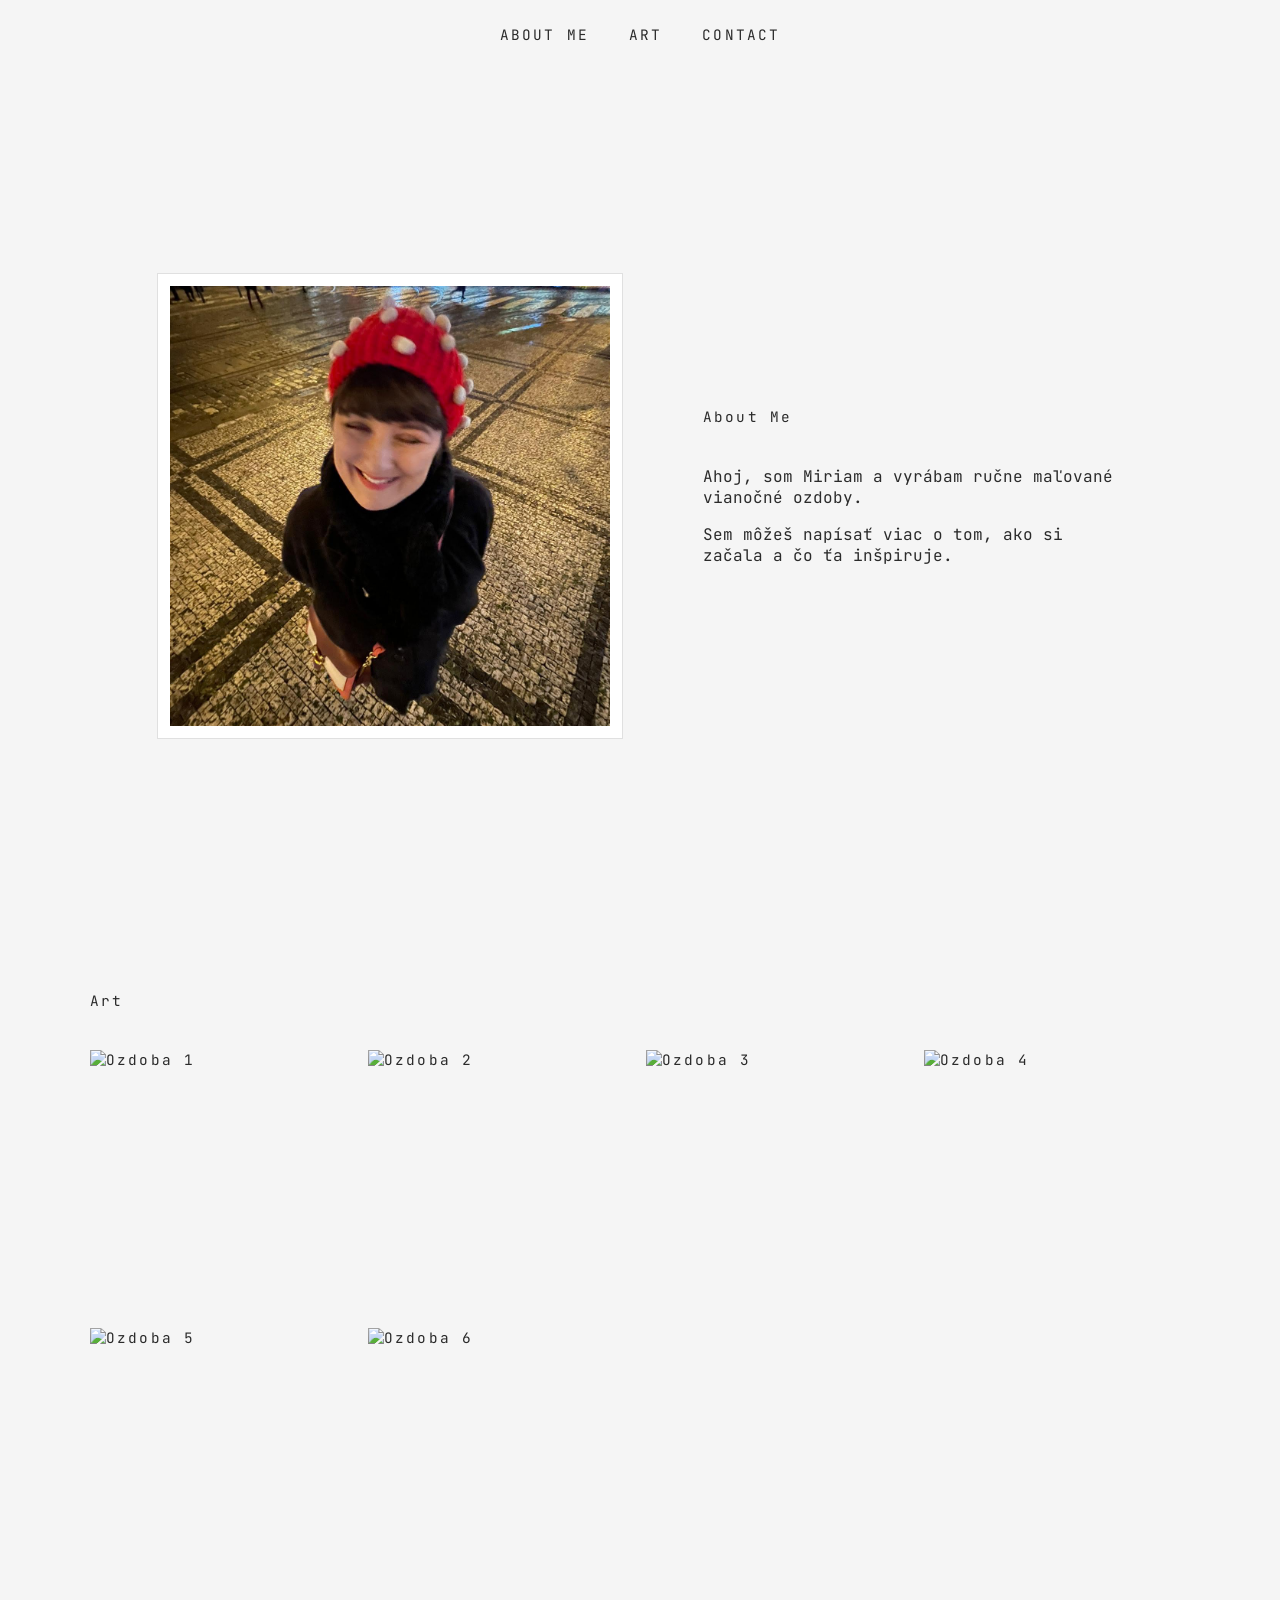
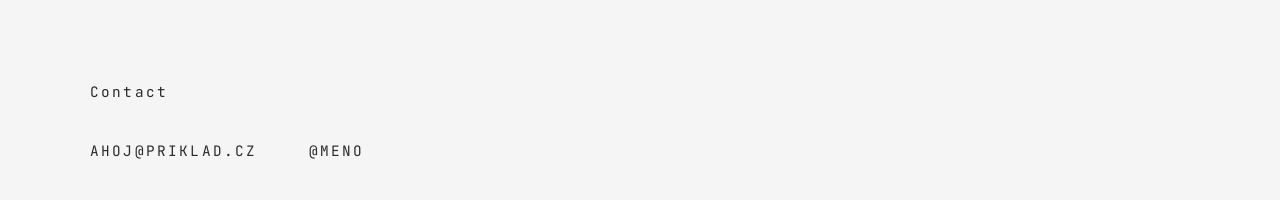
==== home.html @ 63b2be6b "vytvorene subory html, css, js, pridane fotky, styly, texty" ====
<!DOCTYPE html>
<html lang="cs">
<head>
  <meta charset="UTF-8">
  <meta name="viewport" content="width=device-width, initial-scale=1.0">
  <!-- FONT -->
  <link rel="preconnect" href="https://fonts.googleapis.com">
<link rel="preconnect" href="https://fonts.gstatic.com" crossorigin>
<link href="https://fonts.googleapis.com/css2?family=JetBrains+Mono:ital,wght@0,100..800;1,100..800&family=Open+Sans:ital,wght@0,300..800;1,300..800&family=Source+Sans+3:ital,wght@0,200..900;1,200..900&display=swap" rel="stylesheet">
<link href="https://fonts.googleapis.com/css2?family=Amatic+SC:wght@400;700&display=swap" rel="stylesheet">

<!-- STYLE SHEET -->

<link rel="stylesheet" href="style.css">

  <title>Document</title>
</head>
<body class="body home-page">
  <header class="header header_home">
    <!-- HAMBURGER MENU ICON -->

    <!-- <div class="menu-icon">
      <i class="fa-solid fa-bars"></i>
    </div> -->

    <!-- <img class="menu-logo site-logo" src="images/logo.png" alt="hero" /> -->

    <nav class="nav" id="navbar">
      <ul class="nav-list">
        <li>
          <a href="#aboutme">About Me</a>
        </li>
        <li>
          <a href="#art">Art</a>
        <li>
          <a href="#contact">Contact</a>
        </li>
      </ul>
    </nav>
  </header> 

  <main>
    <section class="about" id="aboutme">
      <img class="about-photo" src="img/miriam.jpg" alt="Miriam">
      <div class="about-text">
        <h2 class="section-title">About Me</h2>
        <p>Ahoj, som Miriam a vyrábam ručne maľované vianočné ozdoby.</p>
        <p>Sem môžeš napísať viac o tom, ako si začala a čo ťa inšpiruje.</p>
      </div>
    </section>
  
    <section class="gallery" id="art">
      <h2 class="section-title">Art</h2>
      <div class="gallery-grid">
        <img src="img/ozdoba-1.jpg" alt="Ozdoba 1">
        <img src="img/ozdoba-2.jpg" alt="Ozdoba 2">
        <img src="img/ozdoba-3.jpg" alt="Ozdoba 3">
        <img src="img/ozdoba-4.jpg" alt="Ozdoba 4">
        <img src="img/ozdoba-5.jpg" alt="Ozdoba 5">
        <img src="img/ozdoba-6.jpg" alt="Ozdoba 6">
      </div>
    </section>
  
    <section class="contact" id="contact">
      <h2 class="section-title">Contact</h2>
      <p><a href="mailto:ahoj@priklad.cz">ahoj@priklad.cz</a></p>
      <p><a href="https://instagram.com/meno">@meno</a></p>
    </section>
  </main>
</body>
</html>
---- style.css ----
/* ==========================================================
   MIRIAM ART – style.css
   1. Premenné   2. Základ   3. Menu
   4. Úvodná stránka (index.html)
   5. Hlavná stránka (home.html)
   ========================================================== */


/* ---------- 1. PREMENNÉ ---------- */
:root {
  --color-text: #2b2b2b;
  /* svetlejšia čierna */
  --color-bg: #F5F5F5;
  /* surový papier */
  --color-accent: #c8372d;
  /* červená z figúrky, farba pri prechode myšou */

  --font-body: "JetBrains Mono", monospace;
  --font-title: "Amatic SC", cursive;
}


/* ---------- 2. ZÁKLAD ---------- */
html {
  scroll-behavior: smooth;
  /* plynulé posúvanie na sekcie z menu */
}

body {
  margin: 0;
  font-family: var(--font-body);
  color: var(--color-text);
  background: var(--color-bg);
}


/* ---------- 3. MENU ---------- */
.header {
  padding: 1.5rem 2rem;
}

.nav-list {
  display: flex;
  justify-content: center;
  gap: 2.5rem;
  list-style: none;
  /* bez odrážok */
  margin: 0;
  padding: 0;
}

.nav-list a {
  color: var(--color-text);
  /* nie fialová */
  text-decoration: none;
  /* bez podčiarknutia */
  font-size: 0.9rem;
  letter-spacing: 0.15em;
  text-transform: uppercase;
  transition: color 0.2s;
}

.nav-list a:hover {
  color: var(--color-accent);
}


/* ---------- 4. ÚVODNÁ STRÁNKA (index.html) ---------- */
.intro-page {
  min-height: 100vh;
  min-height: 100dvh;
  /* lepšie na mobiloch */
  display: flex;
  flex-direction: column;
  /* nadpis nad figúrkou */
  justify-content: center;
  /* zvisle */
  align-items: center;
  /* vodorovne */
  gap: 1.5rem;
  transition: opacity 1.4s ease;
}

.intro-page_title {
  /* font-family: var(--font-title);
  font-weight: 700;
  font-size: clamp(3rem, 10vw, 5.5rem);
  letter-spacing: 0.05em;
  text-transform: uppercase;
  margin: 0; */
  font-family: var(--font-body);
  font-size: 0.9rem;
  font-weight: 400;
  letter-spacing: 0.15em;
  text-align: left;
  margin: 0 0 1.5rem;
  padding-bottom: 1rem;
}

#figure {
  display: block;
  transition: opacity 1.4s ease;
}

#figure img {
  display: block;
  width: min(80vw, 420px);
  height: auto;
  transform-origin: 50% 0;
  /* hojdá sa od horného okraja */
  animation: sway 6s ease-in-out infinite;
}

/* vyblednutie po kliknutí (trieda "leaving" pridáva script.js) */
.intro-page.leaving #figure {
  opacity: 0;
}

@keyframes sway {

  0%,
  100% {
    transform: rotate(-1.5deg);
  }

  50% {
    transform: rotate(1.5deg);
  }
}


/* ---------- 5. HLAVNÁ STRÁNKA (home.html) ---------- */

/* jemné vynorenie po načítaní */
.home-page {
  animation: fadeIn 2.5s ease both;
}

@keyframes fadeIn {
  from {
    opacity: 0;
    transform: translateY(24px);
    filter: blur(6px);
  }

  to {
    opacity: 1;
    transform: none;
    filter: none;
  }
}

main {
  max-width: 1100px;
  margin: 0 auto;
  /* vycentruje obsah */
  padding: 0 1.5rem;
}

section {
  padding: 4rem 0;
}

/* .section-title {
  font-family: var(--font-title);
  font-size: 2.5rem;
  text-transform: uppercase;
  text-align: center;
  margin: 0 0 2rem;
} */


/* --- O autorke: fotka vľavo, text vpravo --- */
.about {
  min-height: calc(100vh - 90px);
  /* sekcia vyplní obrazovku pod menu */
  display: flex;
  align-items: center;
  justify-content: center;
  gap: 5rem;
  padding: 2rem 0;
}

.about-photo {
  display: block;
  flex: 0 1 auto;
  width: auto;
  height: auto;
  max-width: 40%;
  max-height: 58vh;
  min-width: 0;
  padding: 12px;
  /* vytvorí čistý biely okraj okolo fotky */
  background: #ffffff;
  /* farba pasparty */
  border: 1px solid #e0e0e0;
  /* veľmi jemná linka, ktorá ladí s webom */
}

.about-text {
  flex: 0 1 420px;
  text-align: left;
  /* font-size: clamp(3rem, 6vw, 4.5rem);
  line-height: 1; */
  margin-bottom: 1.5rem;
}

/* malá červená linka pod nadpisom */
/* .about-text .section-title::after {
  content: "";
  display: block;
  width: 3rem;
  height: 2px;
  background: var(--color-accent);
  margin-top: 1rem;
} */

/* .about-text p {
  font-size: 1.05rem;
  line-height: 1.8;
} */


/* --- Popisky sekcií Art a Contact (v štýle menu) --- */
.gallery,
.contact {
  padding: 3rem 0;
}

.gallery,
.section-title,
.contact {
  font-family: var(--font-body);
  font-size: 0.9rem;
  font-weight: 400;
  letter-spacing: 0.15em;
  text-align: left;
  margin: 0 0 1.5rem;
  padding-bottom: 1rem;
  /* border-bottom: 1px solid var(--color-text); */
  /* tenká linka pod popiskom */
  /* TOTO ZACHOVAT */
}


/* --- Galéria --- */
.gallery-grid {
  display: grid;
  grid-template-columns: repeat(auto-fit, minmax(220px, 1fr));
  gap: 0.75rem;
}

.gallery-grid img {
  display: block;
  width: 100%;
  aspect-ratio: 1;
  object-fit: cover;
  transition: opacity 0.3s;
}

.gallery-grid img:hover {
  opacity: 0.8;
}


/* --- Kontakt --- */
.contact p {
  display: inline-block;
  margin: 0 2.5rem 0 0;
}

.contact a {
  color: var(--color-text);
  text-decoration: none;
  font-size: 0.9rem;
  letter-spacing: 0.15em;
  text-transform: uppercase;
  transition: color 0.2s;
}

.contact a:hover {
  color: var(--color-accent);
}


/* ---------- MOBIL ---------- */
@media (max-width: 700px) {
  .header {
    padding: 1rem;
  }

  .nav-list {
    gap: 1.25rem;
  }

  .about {
    flex-direction: column;
    min-height: 0;
    gap: 1.5rem;
  }

  .about-photo {
    max-width: 100%;
    max-height: 60vh;
  }

  .about-text {
    flex: 0 1 auto;
  }
}


/* ---------- MENEJ POHYBU (ak má človek vypnuté animácie) ---------- */
@media (prefers-reduced-motion: reduce) {

  *,
  *::before,
  *::after {
    animation: none !important;
    transition-duration: 0.01s !important;
  }
}
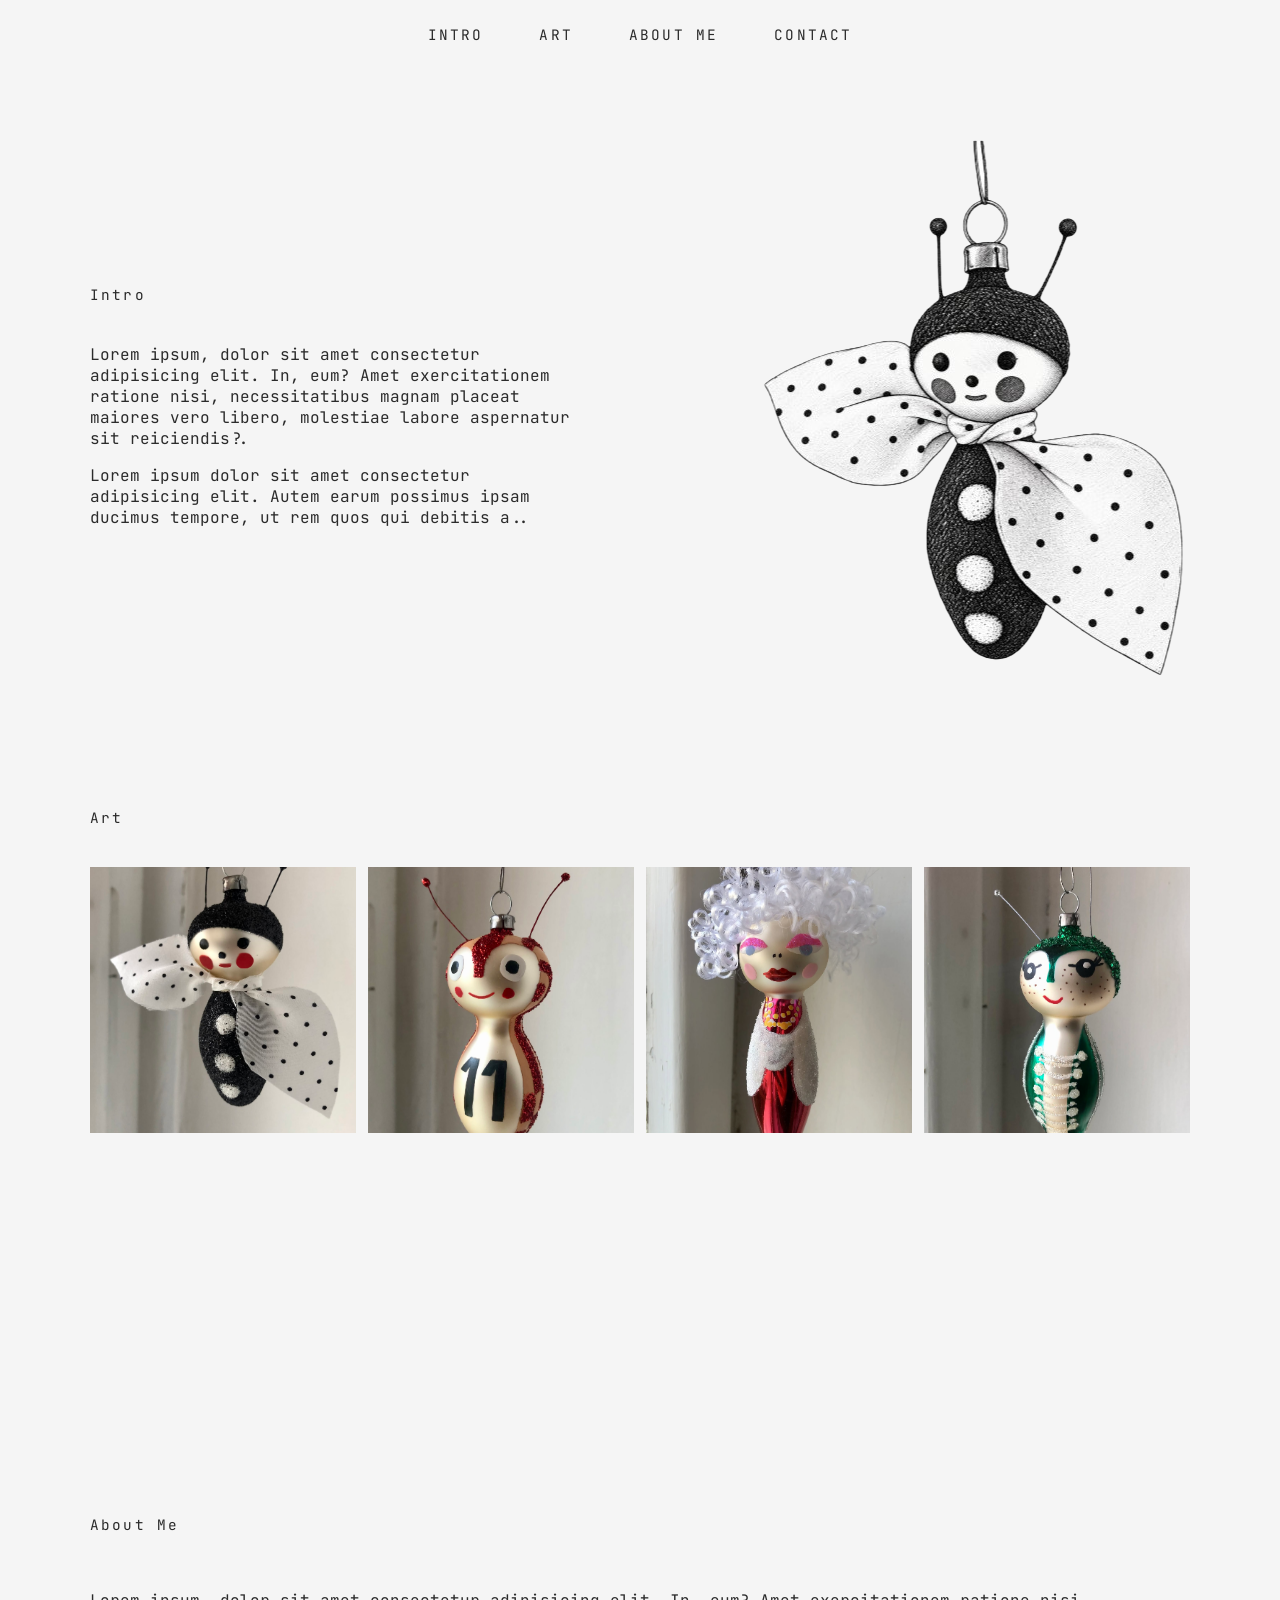
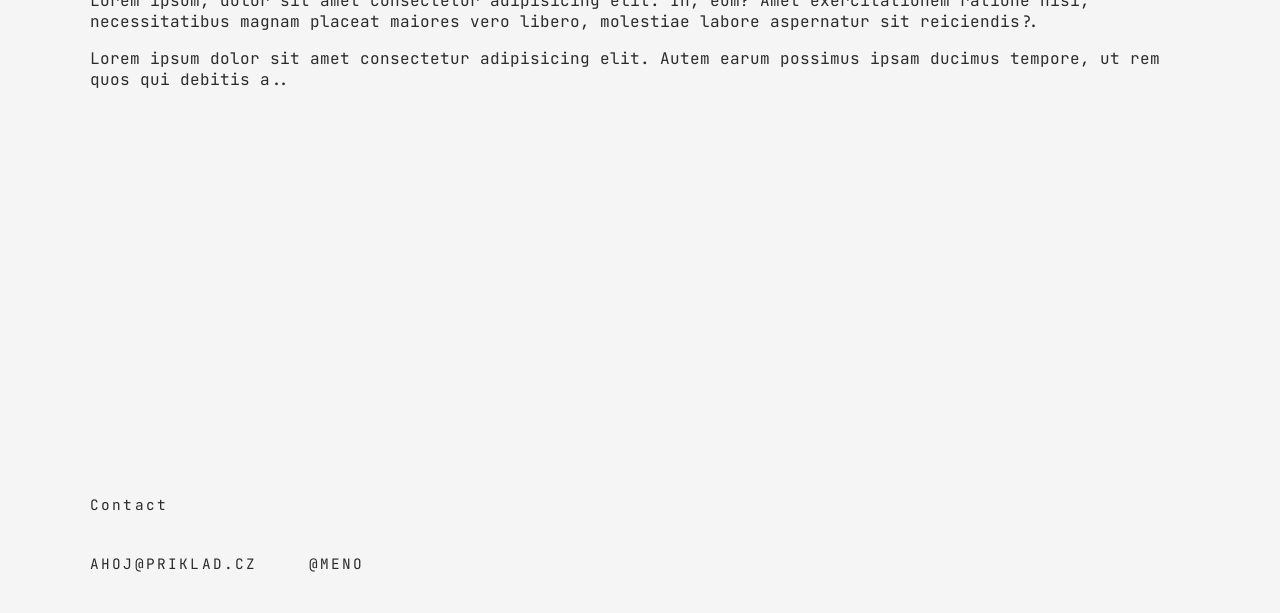
==== commit 5ded1a56: "pridany dalsi obsah, ilustracia, fotky, styly" ====
--- a/home.html
+++ b/home.html
@@ -12,6 +12,9 @@
 <!-- STYLE SHEET -->
 
 <link rel="stylesheet" href="style.css">
+
+<script src="script.js" defer></script>
+
 
   <title>Document</title>
 </head>
@@ -28,10 +31,14 @@
     <nav class="nav" id="navbar">
       <ul class="nav-list">
         <li>
-          <a href="#aboutme">About Me</a>
+          <a href="#intro">Intro</a>
         </li>
         <li>
           <a href="#art">Art</a>
+        </li>
+        <li>
+          <a href="#aboutme">About Me</a>
+        </li>
         <li>
           <a href="#contact">Contact</a>
         </li>
@@ -39,15 +46,20 @@
     </nav>
   </header> 
 
-  <main>
-    <section class="about" id="aboutme">
-      <img class="about-photo" src="img/miriam.jpg" alt="Miriam">
-      <div class="about-text">
-        <h2 class="section-title">About Me</h2>
-        <p>Ahoj, som Miriam a vyrábam ručne maľované vianočné ozdoby.</p>
-        <p>Sem môžeš napísať viac o tom, ako si začala a čo ťa inšpiruje.</p>
-      </div>
+  <main>    
+    <section class="intro" id="intro">
+    <div class="intro-container">
+      <div class="intro-content">
+        <h2 class="section-title">Intro</h2>
+        <!-- <img class="about-photo" src="img/miriam.jpg" alt="Miriam"> -->
+        <div class="intro-text">
+          <p>Lorem ipsum, dolor sit amet consectetur adipisicing elit. In, eum? Amet exercitationem ratione nisi, necessitatibus magnam placeat maiores vero libero, molestiae labore aspernatur sit reiciendis?.</p>
+          <p>Lorem ipsum dolor sit amet consectetur adipisicing elit. Autem earum possimus ipsam ducimus tempore, ut rem quos qui debitis a..</p>
+        </div>
+      </div>   
+      <img class="intro-illustration" src="img/kresbaAI.png" alt="kresba figurky"> </div> 
     </section>
+    
   
     <section class="gallery" id="art">
       <h2 class="section-title">Art</h2>
@@ -56,9 +68,23 @@
         <img src="img/ozdoba-2.jpg" alt="Ozdoba 2">
         <img src="img/ozdoba-3.jpg" alt="Ozdoba 3">
         <img src="img/ozdoba-4.jpg" alt="Ozdoba 4">
-        <img src="img/ozdoba-5.jpg" alt="Ozdoba 5">
-        <img src="img/ozdoba-6.jpg" alt="Ozdoba 6">
+        <!-- <img src="img/ozdoba-5.jpg" alt="Ozdoba 5">
+        <img src="img/ozdoba-6.jpg" alt="Ozdoba 6"> -->
       </div>
+    </section>
+
+    <section class="about" id="aboutme">
+ 
+      <h2 class="section-title">About Me</h2>
+  
+    
+      <div class="about-content">
+        <!-- <img class="about-photo" src="img/miriam.jpg" alt="Miriam"> -->
+        <div class="about-text">
+          <p>Lorem ipsum, dolor sit amet consectetur adipisicing elit. In, eum? Amet exercitationem ratione nisi, necessitatibus magnam placeat maiores vero libero, molestiae labore aspernatur sit reiciendis?.</p>
+          <p>Lorem ipsum dolor sit amet consectetur adipisicing elit. Autem earum possimus ipsam ducimus tempore, ut rem quos qui debitis a..</p>
+        </div>
+      </div>     
     </section>
   
     <section class="contact" id="contact">
--- a/style.css
+++ b/style.css
@@ -10,7 +10,7 @@
 :root {
   --color-text: #2b2b2b;
   /* svetlejšia čierna */
-  --color-bg: #F5F5F5;
+  --color-bg: whitesmoke;
   /* surový papier */
   --color-accent: #c8372d;
   /* červená z figúrky, farba pri prechode myšou */
@@ -42,9 +42,10 @@
 .nav-list {
   display: flex;
   justify-content: center;
-  gap: 2.5rem;
+  /* spojí položky na stred */
+  gap: 3.5rem;
+  /* rovnaká, príjemná medzera medzi slovami */
   list-style: none;
-  /* bez odrážok */
   margin: 0;
   padding: 0;
 }
@@ -88,8 +89,9 @@
   letter-spacing: 0.05em;
   text-transform: uppercase;
   margin: 0; */
-  font-family: var(--font-body);
-  font-size: 0.9rem;
+  font-family: var(--font-title);
+  /* font-size: 0.9rem; */
+  font-size: 3.5rem;
   font-weight: 400;
   letter-spacing: 0.15em;
   text-align: left;
@@ -169,56 +171,57 @@
   margin: 0 0 2rem;
 } */
 
-
-/* --- O autorke: fotka vľavo, text vpravo --- */
-.about {
-  min-height: calc(100vh - 90px);
-  /* sekcia vyplní obrazovku pod menu */
+/* ---- INTRO ---- */
+
+.intro-container {
   display: flex;
+  flex-direction: row;
+  justify-content: space-between;
   align-items: center;
-  justify-content: center;
-  gap: 5rem;
-  padding: 2rem 0;
-}
-
-.about-photo {
-  display: block;
-  flex: 0 1 auto;
-  width: auto;
-  height: auto;
-  max-width: 40%;
-  max-height: 58vh;
-  min-width: 0;
-  padding: 12px;
-  /* vytvorí čistý biely okraj okolo fotky */
-  background: #ffffff;
-  /* farba pasparty */
-  border: 1px solid #e0e0e0;
-  /* veľmi jemná linka, ktorá ladí s webom */
-}
-
-.about-text {
-  flex: 0 1 420px;
-  text-align: left;
-  /* font-size: clamp(3rem, 6vw, 4.5rem);
-  line-height: 1; */
-  margin-bottom: 1.5rem;
-}
-
-/* malá červená linka pod nadpisom */
-/* .about-text .section-title::after {
-  content: "";
-  display: block;
-  width: 3rem;
-  height: 2px;
-  background: var(--color-accent);
-  margin-top: 1rem;
-} */
-
-/* .about-text p {
-  font-size: 1.05rem;
-  line-height: 1.8;
-} */
+}
+
+.intro-text {
+  max-width: 75%;
+}
+
+.intro-illustration {
+  transform-origin: 50% 0;
+  cursor: pointer;
+}
+
+.intro-illustration.swinging {
+  animation: ornamentTouch 1.8s ease-in-out;
+}
+
+@keyframes ornamentTouch {
+  0% {
+    transform: rotate(0deg);
+  }
+
+  20% {
+    transform: rotate(3.5deg);
+  }
+
+  45% {
+    transform: rotate(-2.5deg);
+  }
+
+  70% {
+    transform: rotate(1.2deg);
+  }
+
+  85% {
+    transform: rotate(-0.5deg);
+  }
+
+  100% {
+    transform: rotate(0deg);
+  }
+}
+
+
+
+
 
 
 /* --- Popisky sekcií Art a Contact (v štýle menu) --- */
@@ -262,6 +265,61 @@
   opacity: 0.8;
 }
 
+/* --- O autorke: fotka vľavo, text vpravo --- */
+.about {
+  min-height: calc(100vh - 90px);
+  display: flex;
+  flex-direction: column;
+  /* toto uloží nadpis a text POD SEBA namiesto vedľa seba */
+  justify-content: center;
+  /* vycentruje celý blok na výšku obrazovky rovnako ako Intro */
+  /* max-width: 600px; */
+  /* prispôsobte šírke, akú má vaše Intro */
+  /* margin: 0 auto; */
+  /* vycentruje blok na stred stránky */
+  padding: 2rem 0;
+}
+
+.about-text {
+  text-align: left;
+}
+
+
+.about-photo {
+  display: block;
+  flex: 0 1 auto;
+  width: auto;
+  height: auto;
+  width: 100%;
+  max-width: 340px;
+  min-width: 0;
+  padding: 12px;
+  /* vytvorí čistý biely okraj okolo fotky */
+  /* background: #ffffff; */
+  /* farba pasparty */
+  border: 1px solid #e0e0e0;
+  /* veľmi jemná linka, ktorá ladí s webom */
+}
+
+
+
+/* malá červená linka pod nadpisom */
+/* .about-text .section-title::after {
+  content: "";
+  display: block;
+  width: 3rem;
+  height: 2px;
+  background: var(--color-accent);
+  margin-top: 1rem;
+} */
+
+/* .about-text p {
+  font-size: 1.05rem;
+  line-height: 1.8;
+} */
+
+
+
 
 /* --- Kontakt --- */
 .contact p {
@@ -299,10 +357,10 @@
     gap: 1.5rem;
   }
 
-  .about-photo {
+  /* .about-photo {
     max-width: 100%;
     max-height: 60vh;
-  }
+  } */
 
   .about-text {
     flex: 0 1 auto;
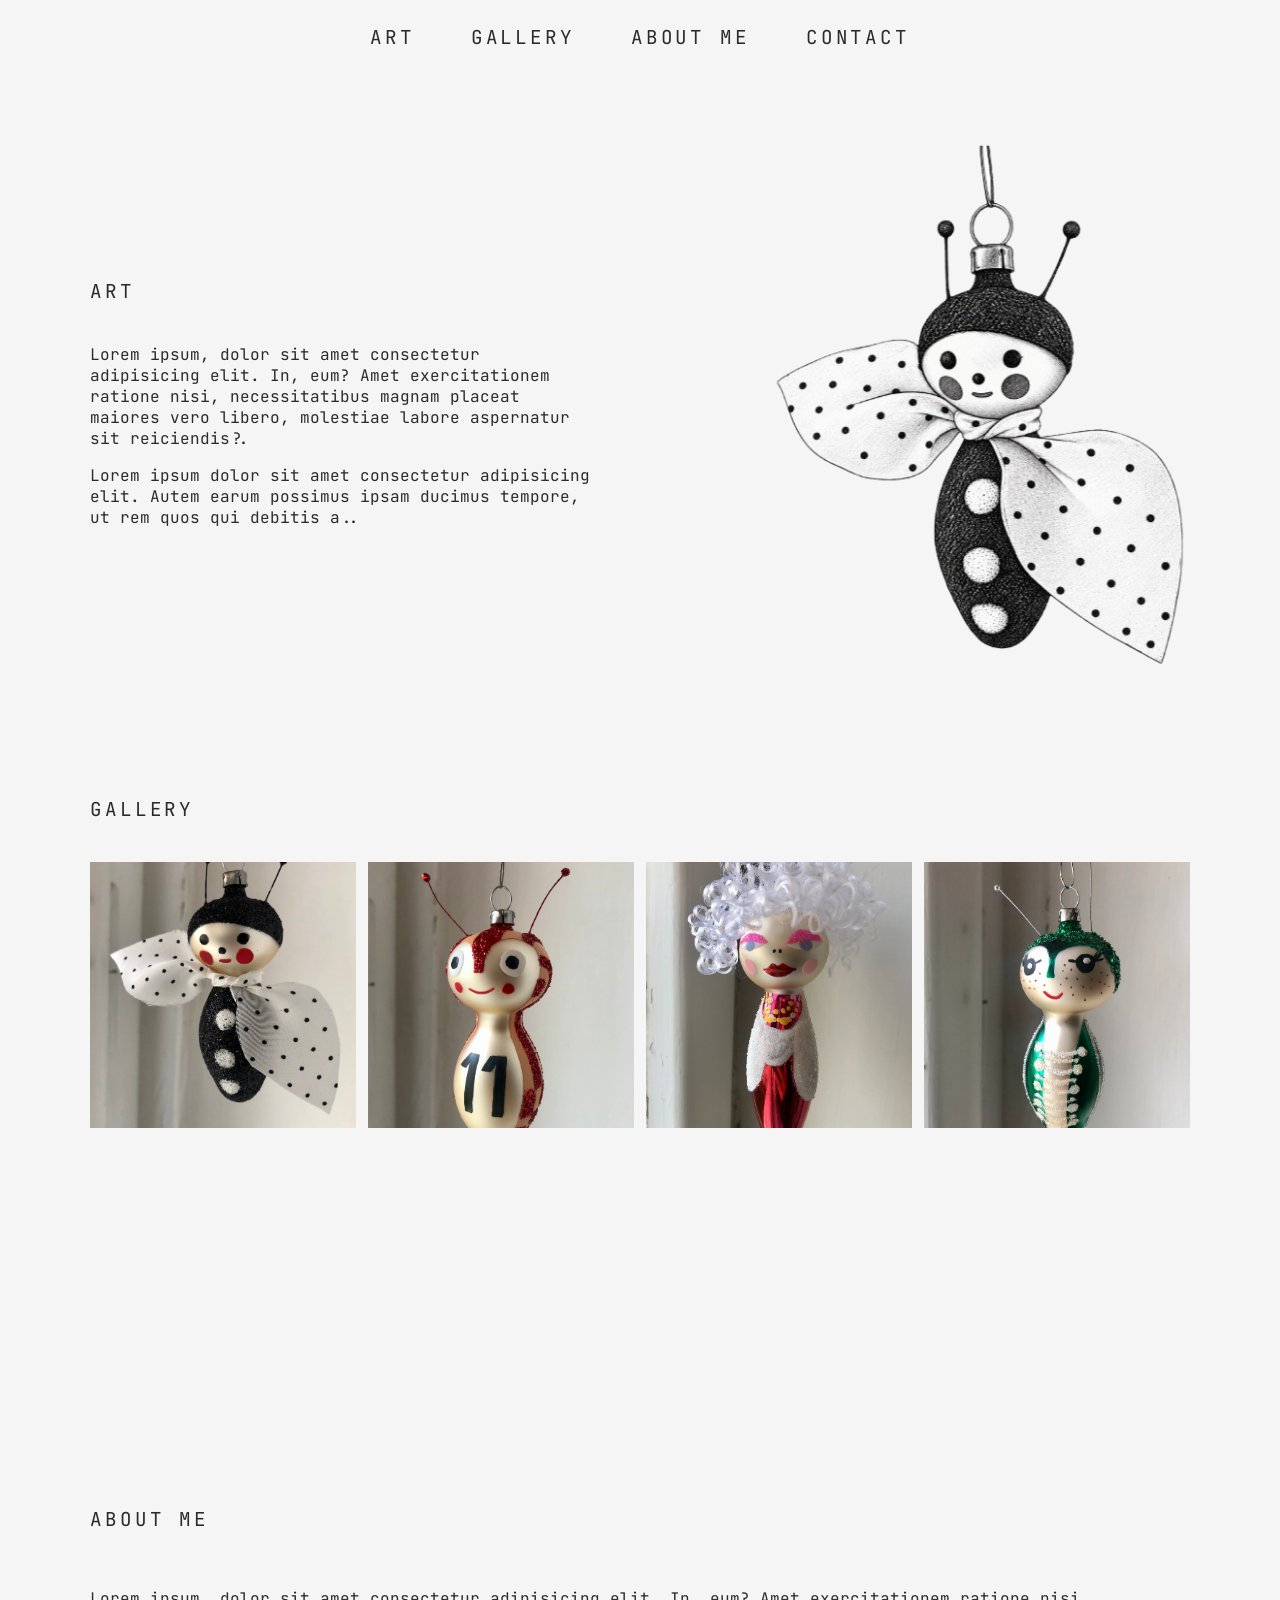
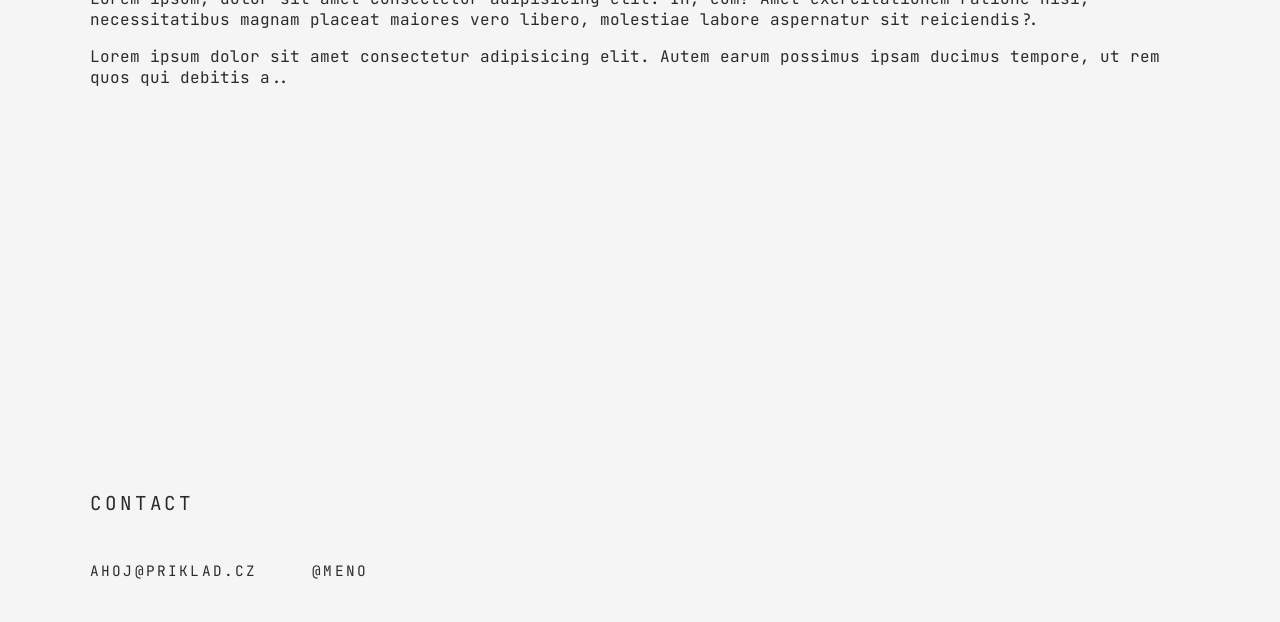
==== commit 9c41aa58: "zmena velkosti ilustracie" ====
--- a/home.html
+++ b/home.html
@@ -31,10 +31,10 @@
     <nav class="nav" id="navbar">
       <ul class="nav-list">
         <li>
-          <a href="#intro">Intro</a>
+          <a href="#art">Art</a>
         </li>
         <li>
-          <a href="#art">Art</a>
+          <a href="#gallery">Gallery</a>
         </li>
         <li>
           <a href="#aboutme">About Me</a>
@@ -47,22 +47,22 @@
   </header> 
 
   <main>    
-    <section class="intro" id="intro">
-    <div class="intro-container">
-      <div class="intro-content">
-        <h2 class="section-title">Intro</h2>
+    <section class="art" id="art">
+    <div class="art-container">
+      <div class="art-content">
+        <h2 class="section-title">Art</h2>
         <!-- <img class="about-photo" src="img/miriam.jpg" alt="Miriam"> -->
-        <div class="intro-text">
+        <div class="art-text">
           <p>Lorem ipsum, dolor sit amet consectetur adipisicing elit. In, eum? Amet exercitationem ratione nisi, necessitatibus magnam placeat maiores vero libero, molestiae labore aspernatur sit reiciendis?.</p>
           <p>Lorem ipsum dolor sit amet consectetur adipisicing elit. Autem earum possimus ipsam ducimus tempore, ut rem quos qui debitis a..</p>
         </div>
       </div>   
-      <img class="intro-illustration" src="img/kresbaAI.png" alt="kresba figurky"> </div> 
+      <img class="art-illustration" src="img/kresbaAI.png" alt="kresba figurky"> </div> 
     </section>
     
   
-    <section class="gallery" id="art">
-      <h2 class="section-title">Art</h2>
+    <section class="gallery" id="gallery">
+      <h2 class="section-title">Gallery</h2>
       <div class="gallery-grid">
         <img src="img/ozdoba-1.jpg" alt="Ozdoba 1">
         <img src="img/ozdoba-2.jpg" alt="Ozdoba 2">
--- a/style.css
+++ b/style.css
@@ -55,7 +55,7 @@
   /* nie fialová */
   text-decoration: none;
   /* bez podčiarknutia */
-  font-size: 0.9rem;
+  font-size: 1.2rem;
   letter-spacing: 0.15em;
   text-transform: uppercase;
   transition: color 0.2s;
@@ -171,25 +171,26 @@
   margin: 0 0 2rem;
 } */
 
-/* ---- INTRO ---- */
-
-.intro-container {
+/* ---- ART ---- */
+
+.art-container {
   display: flex;
   flex-direction: row;
   justify-content: space-between;
   align-items: center;
 }
 
-.intro-text {
+.art-text {
   max-width: 75%;
 }
 
-.intro-illustration {
+.art-illustration {
   transform-origin: 50% 0;
   cursor: pointer;
-}
-
-.intro-illustration.swinging {
+  max-width: 430px;
+}
+
+.art-illustration.swinging {
   animation: ornamentTouch 1.8s ease-in-out;
 }
 
@@ -224,7 +225,7 @@
 
 
 
-/* --- Popisky sekcií Art a Contact (v štýle menu) --- */
+/* --- Popisky sekcií Gallery a Contact (v štýle menu) --- */
 .gallery,
 .contact {
   padding: 3rem 0;
@@ -234,12 +235,13 @@
 .section-title,
 .contact {
   font-family: var(--font-body);
-  font-size: 0.9rem;
+  font-size: 1.2rem;
   font-weight: 400;
   letter-spacing: 0.15em;
   text-align: left;
   margin: 0 0 1.5rem;
   padding-bottom: 1rem;
+  text-transform: uppercase;
   /* border-bottom: 1px solid var(--color-text); */
   /* tenká linka pod popiskom */
   /* TOTO ZACHOVAT */
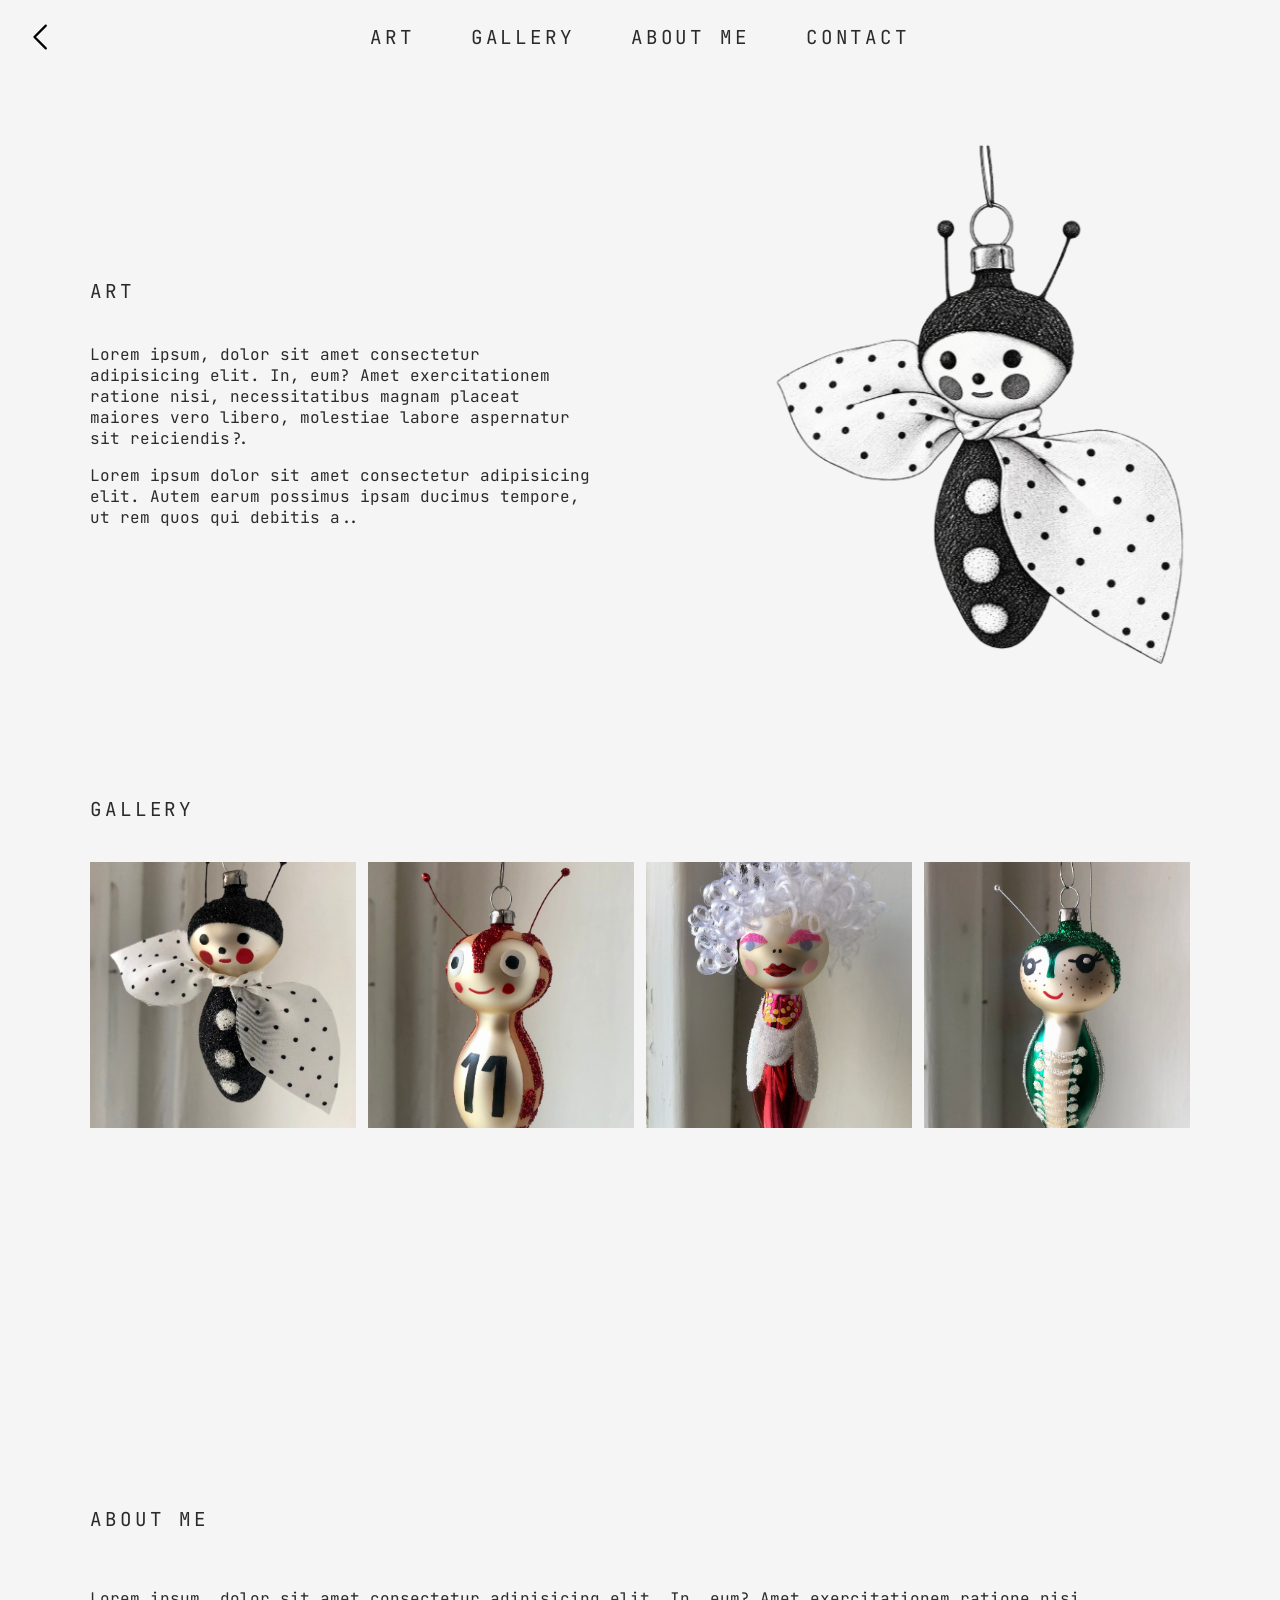
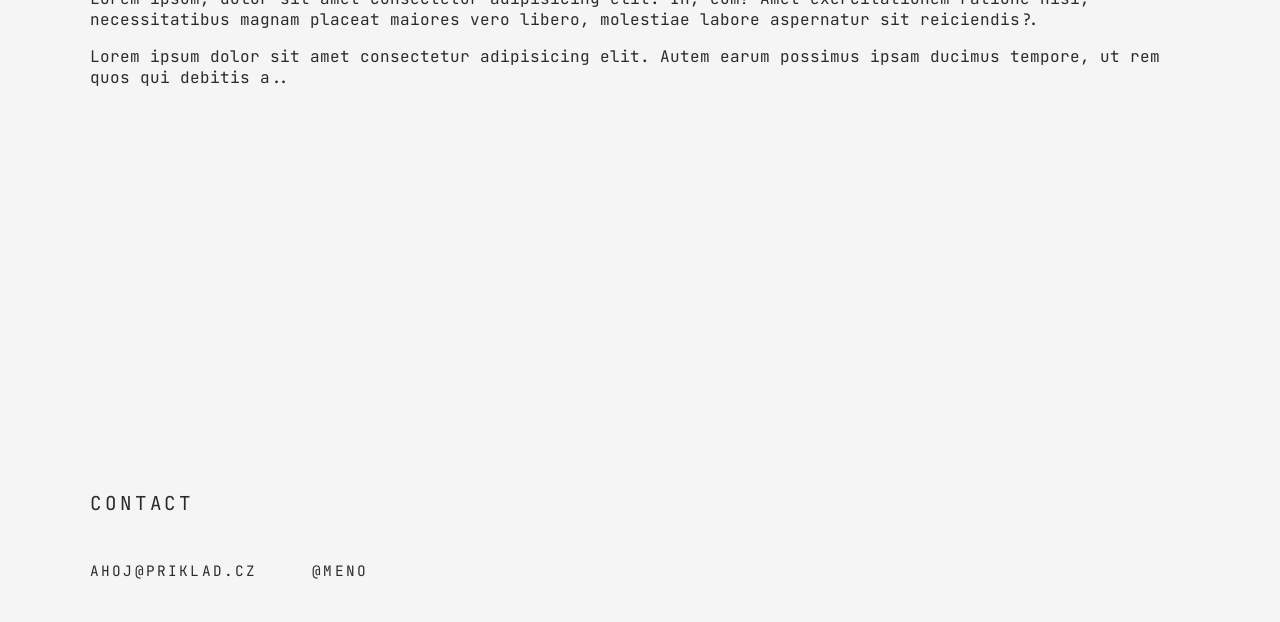
==== commit 222b1647: "pridana sipecka" ====
--- a/home.html
+++ b/home.html
@@ -8,6 +8,11 @@
 <link rel="preconnect" href="https://fonts.gstatic.com" crossorigin>
 <link href="https://fonts.googleapis.com/css2?family=JetBrains+Mono:ital,wght@0,100..800;1,100..800&family=Open+Sans:ital,wght@0,300..800;1,300..800&family=Source+Sans+3:ital,wght@0,200..900;1,200..900&display=swap" rel="stylesheet">
 <link href="https://fonts.googleapis.com/css2?family=Amatic+SC:wght@400;700&display=swap" rel="stylesheet">
+
+<meta name="description" content="Ručne maľované vianočné ozdoby.">
+<meta property="og:title" content="Miriam Art">
+<meta property="og:image" content="https://maree13.github.io/miriam/img/figurka.png">
+<link rel="icon" href="img/figurka.png">
 
 <!-- STYLE SHEET -->
 
@@ -20,6 +25,10 @@
 </head>
 <body class="body home-page">
   <header class="header header_home">
+      <!-- Malý obrázok vľavo ako odkaz na domov -->
+  <a href="index.html" class="home-link" aria-label="Domov">
+    <img src="img/back-svgrepo-com.svg" alt="Domov" />
+  </a>
     <!-- HAMBURGER MENU ICON -->
 
     <!-- <div class="menu-icon">
@@ -57,7 +66,7 @@
           <p>Lorem ipsum dolor sit amet consectetur adipisicing elit. Autem earum possimus ipsam ducimus tempore, ut rem quos qui debitis a..</p>
         </div>
       </div>   
-      <img class="art-illustration" src="img/kresbaAI.png" alt="kresba figurky"> </div> 
+      <img class="art-illustration" src="img/ilustracia.png" alt="kresba figurky"> </div> 
     </section>
     
   
--- a/style.css
+++ b/style.css
@@ -36,7 +36,34 @@
 
 /* ---------- 3. MENU ---------- */
 .header {
+  position: relative;
+  /* Dôležité: slúži ako záchytný bod pre ikonu vľavo */
   padding: 1.5rem 2rem;
+  display: flex;
+  align-items: center;
+  justify-content: center;
+}
+
+.home-link {
+  position: absolute;
+  left: 2rem;
+  /* Zarovnanie s ľavým odsadením headera */
+  display: flex;
+  align-items: center;
+  transition: transform 0.2s, opacity 0.2s;
+}
+
+.home-link img {
+  width: 32px;
+  /* Uprav si veľkosť podľa potreby */
+  height: auto;
+  display: block;
+}
+
+/* Jemný efekt pri prejdení myšou */
+.home-link:hover {
+  transform: scale(1.1);
+  opacity: 0.8;
 }
 
 .nav-list {
@@ -67,50 +94,59 @@
 
 
 /* ---------- 4. ÚVODNÁ STRÁNKA (index.html) ---------- */
+
 .intro-page {
-  min-height: 100vh;
-  min-height: 100dvh;
-  /* lepšie na mobiloch */
+  height: 100vh;
+  height: 100dvh;
+  /* presná výška obrazovky (nie min-height) */
+  box-sizing: border-box;
+  padding: 1.5rem;
+  overflow: hidden;
+  /* úvod sa nescrolluje */
   display: flex;
   flex-direction: column;
   /* nadpis nad figúrkou */
   justify-content: center;
-  /* zvisle */
   align-items: center;
-  /* vodorovne */
-  gap: 1.5rem;
+  gap: 1rem;
   transition: opacity 1.4s ease;
 }
 
 .intro-page_title {
-  /* font-family: var(--font-title);
-  font-weight: 700;
-  font-size: clamp(3rem, 10vw, 5.5rem);
-  letter-spacing: 0.05em;
-  text-transform: uppercase;
-  margin: 0; */
   font-family: var(--font-title);
-  /* font-size: 0.9rem; */
-  font-size: 3.5rem;
+  font-size: clamp(2.5rem, 8vw, 3.5rem);
   font-weight: 400;
   letter-spacing: 0.15em;
-  text-align: left;
-  margin: 0 0 1.5rem;
-  padding-bottom: 1rem;
+  text-align: center;
+  margin: 0;
+  /* medzeru robí gap v .intro-page */
 }
 
 #figure {
-  display: block;
+  flex: 1;
+  /* zaberie všetok voľný priestor pod nadpisom */
+  min-height: 0;
+  /* dovolí sa zmenšiť pod veľkosť obrázka */
+  display: flex;
+  justify-content: center;
+  align-items: center;
   transition: opacity 1.4s ease;
+  width: 100%;
+  overflow: hidden;
 }
 
 #figure img {
   display: block;
-  width: min(80vw, 420px);
+  max-width: 100%;
+  max-height: 100%;
+  /* nikdy nepresiahne dostupný priestor */
+  width: auto;
   height: auto;
+  /* pomer strán ostáva, bez deformácie */
   transform-origin: 50% 0;
   /* hojdá sa od horného okraja */
   animation: sway 6s ease-in-out infinite;
+  object-fit: contain;
 }
 
 /* vyblednutie po kliknutí (trieda "leaving" pridáva script.js) */
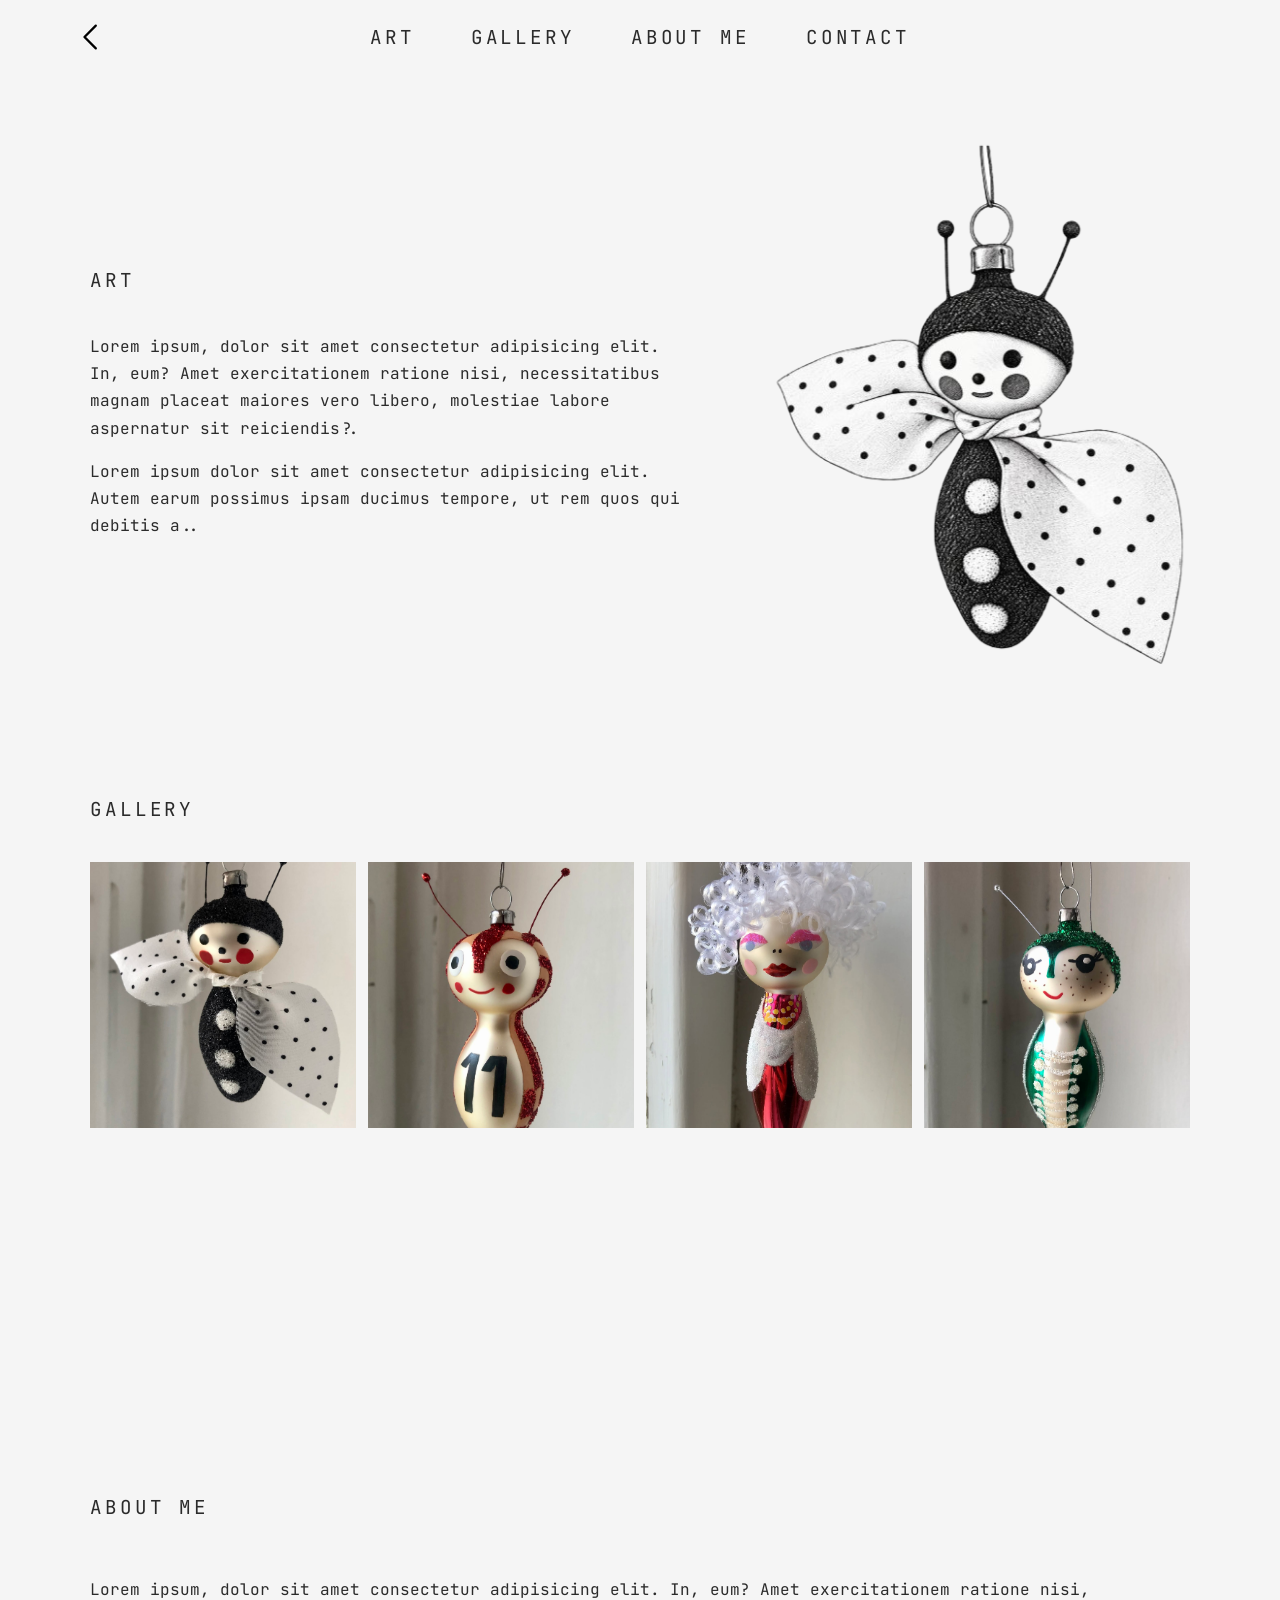
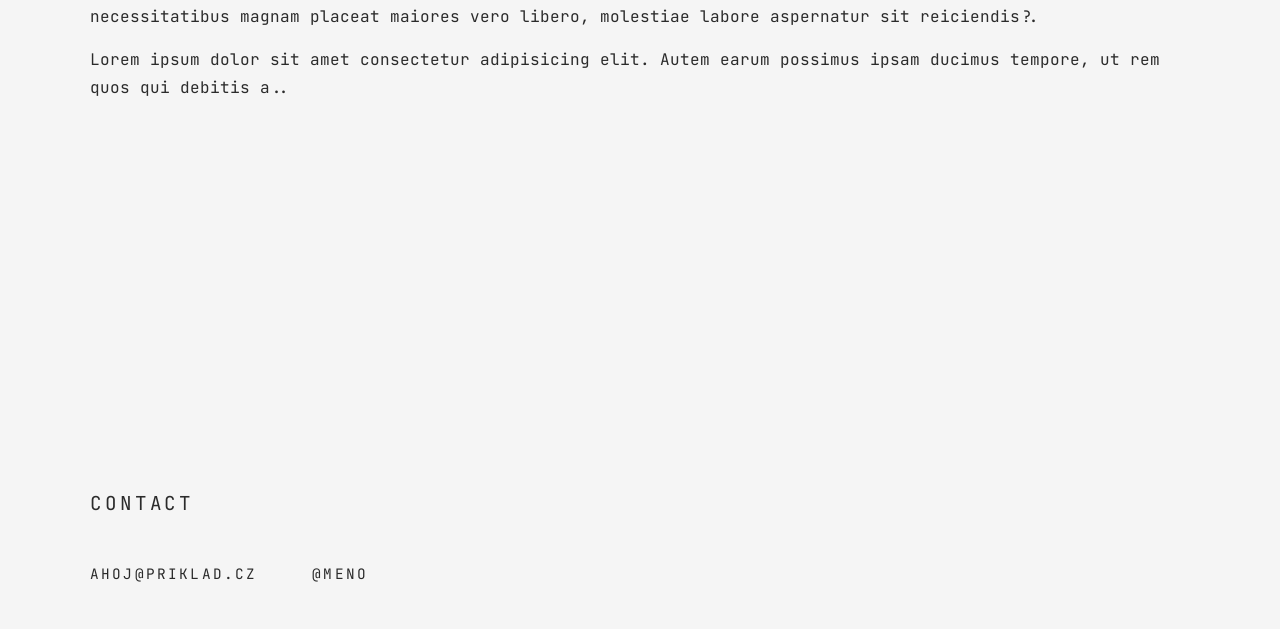
==== commit 5997dad3: "vymazana ciara nepacila sa mi" ====
--- a/home.html
+++ b/home.html
@@ -3,6 +3,7 @@
 <head>
   <meta charset="UTF-8">
   <meta name="viewport" content="width=device-width, initial-scale=1.0">
+  
   <!-- FONT -->
   <link rel="preconnect" href="https://fonts.googleapis.com">
 <link rel="preconnect" href="https://fonts.gstatic.com" crossorigin>
--- a/style.css
+++ b/style.css
@@ -31,18 +31,23 @@
   font-family: var(--font-body);
   color: var(--color-text);
   background: var(--color-bg);
+  padding: 0 50px;
+}
+
+p {
+  line-height: 1.7;
 }
 
 
 /* ---------- 3. MENU ---------- */
 .header {
   position: relative;
-  /* Dôležité: slúži ako záchytný bod pre ikonu vľavo */
   padding: 1.5rem 2rem;
   display: flex;
   align-items: center;
   justify-content: center;
 }
+
 
 .home-link {
   position: absolute;
@@ -92,21 +97,28 @@
   color: var(--color-accent);
 }
 
+/* ----------- ICONS --------------- */
+
+.arrow-up {
+  width: 32px;
+  /* Uprav si veľkosť podľa potreby */
+  height: auto;
+  display: block;
+  margin: 40px;
+}
+
 
 /* ---------- 4. ÚVODNÁ STRÁNKA (index.html) ---------- */
 
 .intro-page {
   height: 100vh;
   height: 100dvh;
-  /* presná výška obrazovky (nie min-height) */
   box-sizing: border-box;
   padding: 1.5rem;
   overflow: hidden;
-  /* úvod sa nescrolluje */
   display: flex;
   flex-direction: column;
-  /* nadpis nad figúrkou */
-  justify-content: center;
+  justify-content: space-between;
   align-items: center;
   gap: 1rem;
   transition: opacity 1.4s ease;
@@ -119,37 +131,69 @@
   letter-spacing: 0.15em;
   text-align: center;
   margin: 0;
-  /* medzeru robí gap v .intro-page */
-}
-
-#figure {
+  flex-shrink: 0;
+  /* Nadpis sa nikdy nezmenší */
+}
+
+/* Odkaz obalujúci figúrku aj šípku */
+#figure.intro-page_container {
   flex: 1;
-  /* zaberie všetok voľný priestor pod nadpisom */
+  /* Zaberie zvyšok obrazovky pod nadpisom */
   min-height: 0;
-  /* dovolí sa zmenšiť pod veľkosť obrázka */
-  display: flex;
-  justify-content: center;
-  align-items: center;
+  /* Kľúčové: dovolí prvku zmenšiť sa na výšku okna */
+  width: 100%;
+  display: flex;
+  flex-direction: column;
+  /* Uloží figúrku a šípku POD SEBA */
+  justify-content: center;
+  align-items: center;
+  gap: 1rem;
+  text-decoration: none;
   transition: opacity 1.4s ease;
+}
+
+/* Obal pre samotnú figúrku */
+.intro-page_figurka {
+  flex: 1;
+  /* Figúrka zaberie dostupný priestor nad šípkou */
+  min-height: 0;
+  /* Kľúčové: obrázok sa zmenší podľa výšky displeja */
   width: 100%;
-  overflow: hidden;
-}
-
-#figure img {
+  display: flex;
+  justify-content: center;
+  align-items: center;
+}
+
+.intro-page_figurka img {
   display: block;
   max-width: 100%;
   max-height: 100%;
-  /* nikdy nepresiahne dostupný priestor */
+  /* Nikdy nepretečie z kontajnera */
   width: auto;
   height: auto;
-  /* pomer strán ostáva, bez deformácie */
+  object-fit: contain;
   transform-origin: 50% 0;
-  /* hojdá sa od horného okraja */
   animation: sway 6s ease-in-out infinite;
-  object-fit: contain;
-}
-
-/* vyblednutie po kliknutí (trieda "leaving" pridáva script.js) */
+}
+
+/* Obal pre šípku dole */
+.arrow-up {
+  flex-shrink: 0;
+  /* Šípka ostane vždy viditeľná v plnej veľkosti */
+  width: 32px;
+  height: 32px;
+  display: flex;
+  justify-content: center;
+  align-items: center;
+}
+
+.arrow-up_img {
+  width: 100%;
+  height: auto;
+  display: block;
+}
+
+/* vyblednutie po kliknutí */
 .intro-page.leaving #figure {
   opacity: 0;
 }
@@ -214,10 +258,11 @@
   flex-direction: row;
   justify-content: space-between;
   align-items: center;
+  gap: 4rem;
 }
 
 .art-text {
-  max-width: 75%;
+  /* max-width: 75%; */
 }
 
 .art-illustration {
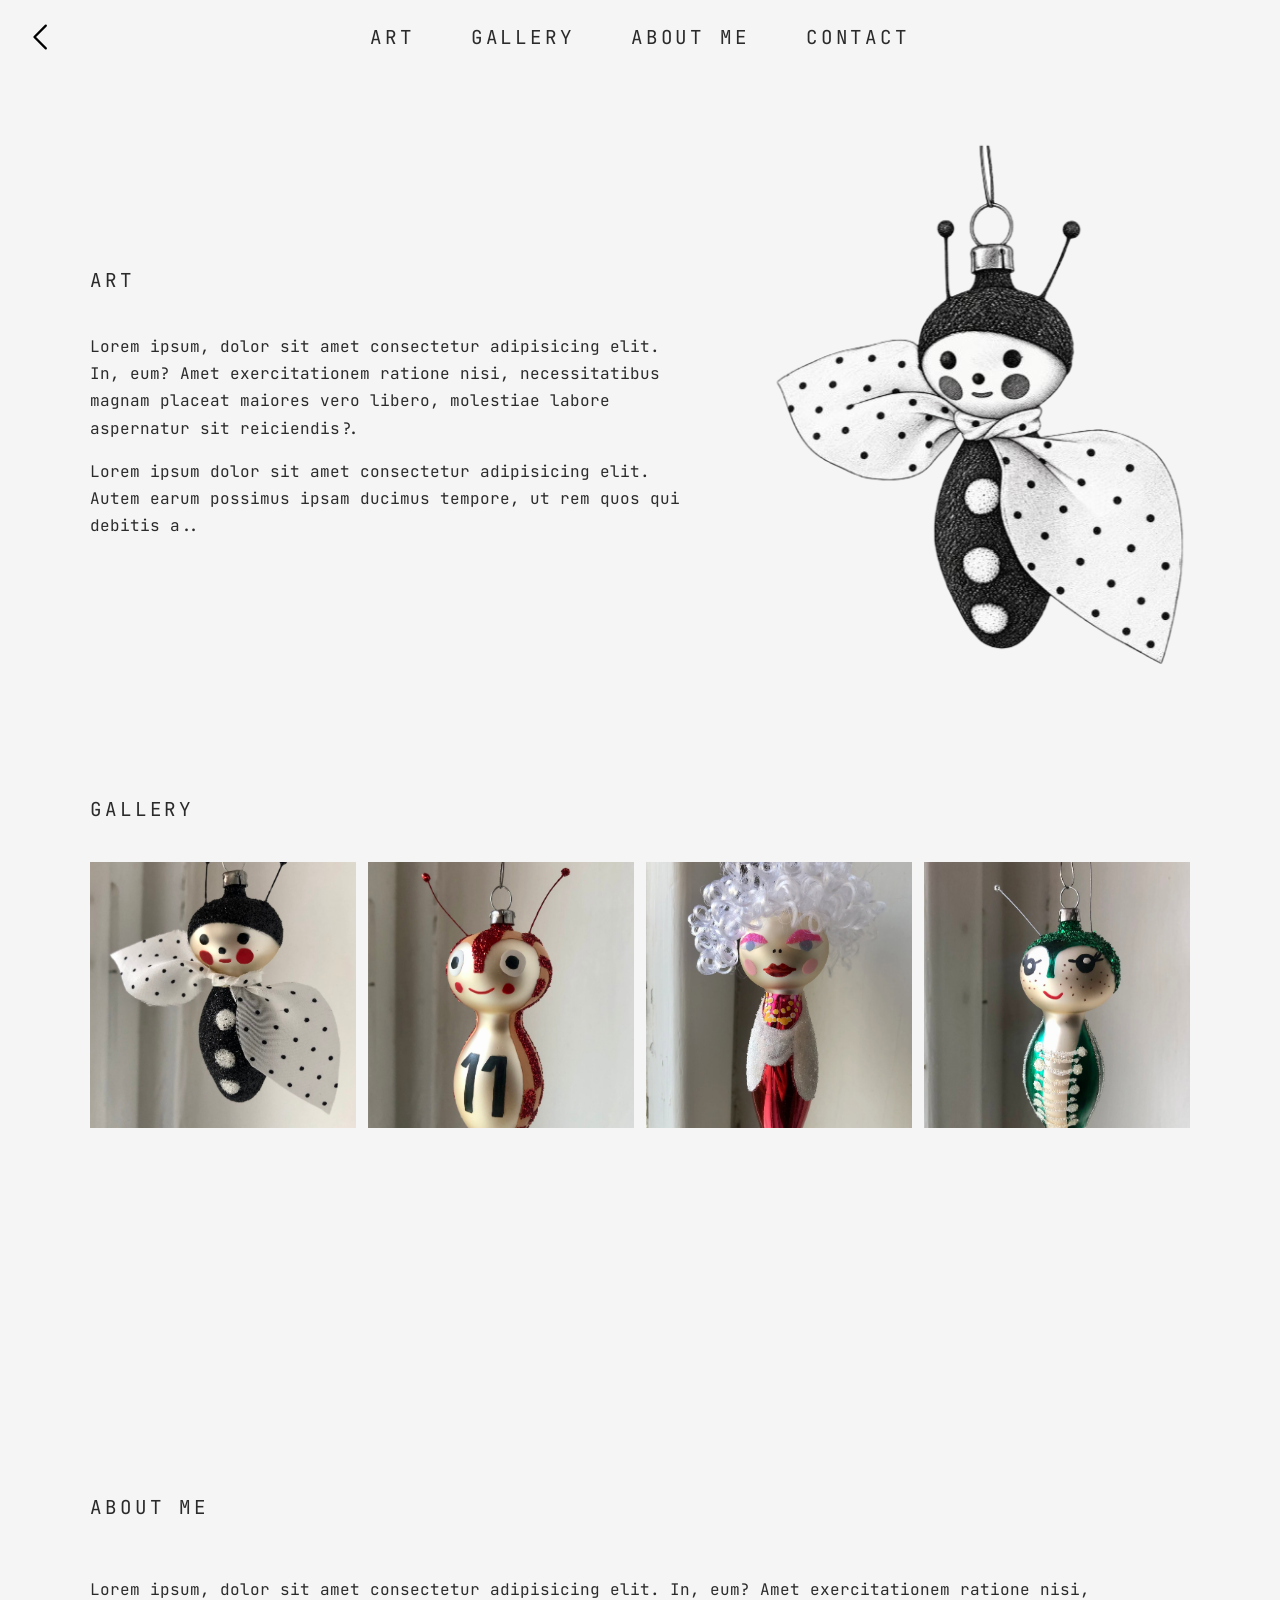
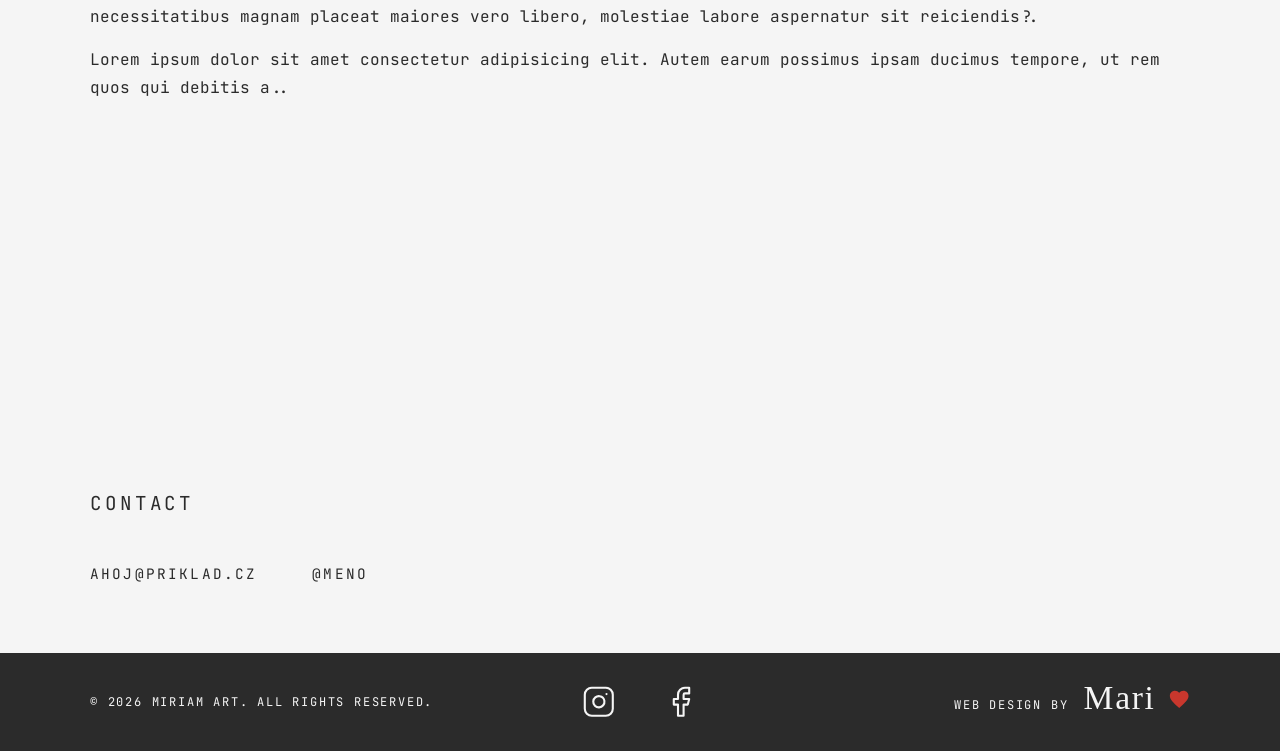
==== commit b73565b2: "pridany footer" ====
--- a/home.html
+++ b/home.html
@@ -32,9 +32,10 @@
   </a>
     <!-- HAMBURGER MENU ICON -->
 
-    <!-- <div class="menu-icon">
-      <i class="fa-solid fa-bars"></i>
-    </div> -->
+    <button class="menu-icon" id="menu-btn" aria-label="Otvoriť menu">
+      <img src="img/menu-svgrepo-com.svg" alt="Menu" />
+    </button>
+    
 
     <!-- <img class="menu-logo site-logo" src="images/logo.png" alt="hero" /> -->
 
@@ -103,5 +104,30 @@
       <p><a href="https://instagram.com/meno">@meno</a></p>
     </section>
   </main>
+
+  <footer class="footer">
+    <div class="footer-inner">
+      <p>© 2026 Miriam Art. All rights reserved.</p>
+      <div class="footer-social">
+        <a href="https://instagram.com/meno" target="_blank" rel="noopener" aria-label="Instagram">
+          <svg viewBox="0 0 24 24" fill="none" stroke="currentColor" stroke-width="1.5" stroke-linecap="round" stroke-linejoin="round" aria-hidden="true">
+            <rect x="2" y="2" width="20" height="20" rx="5" ry="5"/>
+            <path d="M16 11.37A4 4 0 1 1 12.63 8 4 4 0 0 1 16 11.37z"/>
+            <line x1="17.5" y1="6.5" x2="17.51" y2="6.5"/>
+          </svg>
+        </a>
+        <a href="https://facebook.com/meno" target="_blank" rel="noopener" aria-label="Facebook">
+          <svg viewBox="0 0 24 24" fill="none" stroke="currentColor" stroke-width="1.5" stroke-linecap="round" stroke-linejoin="round" aria-hidden="true">
+            <path d="M18 2h-3a5 5 0 0 0-5 5v3H7v4h3v8h4v-8h3l1-4h-4V7a1 1 0 0 1 1-1h3z"/>
+          </svg>
+        </a>
+      </div>
+      <p>Web design by <span class="footer-signature">Mari</span>
+        <svg class="footer-heart" viewBox="0 0 24 24" aria-hidden="true">
+          <path d="M12 21.35l-1.45-1.32C5.4 15.36 2 12.28 2 8.5 2 5.42 4.42 3 7.5 3c1.74 0 3.41.81 4.5 2.09C13.09 3.81 14.76 3 16.5 3 19.58 3 22 5.42 22 8.5c0 3.78-3.4 6.86-8.55 11.54L12 21.35z"/>
+        </svg>
+      </p>
+    </div>
+  </footer>
 </body>
 </html>
--- a/style.css
+++ b/style.css
@@ -9,11 +9,8 @@
 /* ---------- 1. PREMENNÉ ---------- */
 :root {
   --color-text: #2b2b2b;
-  /* svetlejšia čierna */
   --color-bg: whitesmoke;
-  /* surový papier */
   --color-accent: #c8372d;
-  /* červená z figúrky, farba pri prechode myšou */
 
   --font-body: "JetBrains Mono", monospace;
   --font-title: "Amatic SC", cursive;
@@ -23,7 +20,6 @@
 /* ---------- 2. ZÁKLAD ---------- */
 html {
   scroll-behavior: smooth;
-  /* plynulé posúvanie na sekcie z menu */
 }
 
 body {
@@ -31,7 +27,7 @@
   font-family: var(--font-body);
   color: var(--color-text);
   background: var(--color-bg);
-  padding: 0 50px;
+  /* padding: 0 50px; */
 }
 
 p {
@@ -48,11 +44,9 @@
   justify-content: center;
 }
 
-
 .home-link {
   position: absolute;
   left: 2rem;
-  /* Zarovnanie s ľavým odsadením headera */
   display: flex;
   align-items: center;
   transition: transform 0.2s, opacity 0.2s;
@@ -60,23 +54,34 @@
 
 .home-link img {
   width: 32px;
-  /* Uprav si veľkosť podľa potreby */
   height: auto;
   display: block;
 }
 
-/* Jemný efekt pri prejdení myšou */
 .home-link:hover {
   transform: scale(1.1);
   opacity: 0.8;
 }
 
+/* Hamburger tlačidlo – na počítači je skryté */
+.menu-icon {
+  display: none;
+  background: none;
+  border: none;
+  cursor: pointer;
+  padding: 0;
+}
+
+.menu-icon img {
+  width: 32px;
+  height: auto;
+  display: block;
+}
+
 .nav-list {
   display: flex;
   justify-content: center;
-  /* spojí položky na stred */
   gap: 3.5rem;
-  /* rovnaká, príjemná medzera medzi slovami */
   list-style: none;
   margin: 0;
   padding: 0;
@@ -84,9 +89,7 @@
 
 .nav-list a {
   color: var(--color-text);
-  /* nie fialová */
   text-decoration: none;
-  /* bez podčiarknutia */
   font-size: 1.2rem;
   letter-spacing: 0.15em;
   text-transform: uppercase;
@@ -95,16 +98,6 @@
 
 .nav-list a:hover {
   color: var(--color-accent);
-}
-
-/* ----------- ICONS --------------- */
-
-.arrow-up {
-  width: 32px;
-  /* Uprav si veľkosť podľa potreby */
-  height: auto;
-  display: block;
-  margin: 40px;
 }
 
 
@@ -132,19 +125,14 @@
   text-align: center;
   margin: 0;
   flex-shrink: 0;
-  /* Nadpis sa nikdy nezmenší */
-}
-
-/* Odkaz obalujúci figúrku aj šípku */
+}
+
 #figure.intro-page_container {
   flex: 1;
-  /* Zaberie zvyšok obrazovky pod nadpisom */
   min-height: 0;
-  /* Kľúčové: dovolí prvku zmenšiť sa na výšku okna */
   width: 100%;
   display: flex;
   flex-direction: column;
-  /* Uloží figúrku a šípku POD SEBA */
   justify-content: center;
   align-items: center;
   gap: 1rem;
@@ -152,12 +140,9 @@
   transition: opacity 1.4s ease;
 }
 
-/* Obal pre samotnú figúrku */
 .intro-page_figurka {
   flex: 1;
-  /* Figúrka zaberie dostupný priestor nad šípkou */
   min-height: 0;
-  /* Kľúčové: obrázok sa zmenší podľa výšky displeja */
   width: 100%;
   display: flex;
   justify-content: center;
@@ -168,7 +153,6 @@
   display: block;
   max-width: 100%;
   max-height: 100%;
-  /* Nikdy nepretečie z kontajnera */
   width: auto;
   height: auto;
   object-fit: contain;
@@ -176,15 +160,14 @@
   animation: sway 6s ease-in-out infinite;
 }
 
-/* Obal pre šípku dole */
 .arrow-up {
   flex-shrink: 0;
-  /* Šípka ostane vždy viditeľná v plnej veľkosti */
   width: 32px;
   height: 32px;
   display: flex;
   justify-content: center;
   align-items: center;
+  margin: 40px;
 }
 
 .arrow-up_img {
@@ -193,7 +176,6 @@
   display: block;
 }
 
-/* vyblednutie po kliknutí */
 .intro-page.leaving #figure {
   opacity: 0;
 }
@@ -213,7 +195,6 @@
 
 /* ---------- 5. HLAVNÁ STRÁNKA (home.html) ---------- */
 
-/* jemné vynorenie po načítaní */
 .home-page {
   animation: fadeIn 2.5s ease both;
 }
@@ -235,7 +216,6 @@
 main {
   max-width: 1100px;
   margin: 0 auto;
-  /* vycentruje obsah */
   padding: 0 1.5rem;
 }
 
@@ -243,14 +223,6 @@
   padding: 4rem 0;
 }
 
-/* .section-title {
-  font-family: var(--font-title);
-  font-size: 2.5rem;
-  text-transform: uppercase;
-  text-align: center;
-  margin: 0 0 2rem;
-} */
-
 /* ---- ART ---- */
 
 .art-container {
@@ -259,16 +231,13 @@
   justify-content: space-between;
   align-items: center;
   gap: 4rem;
-}
-
-.art-text {
-  /* max-width: 75%; */
 }
 
 .art-illustration {
   transform-origin: 50% 0;
   cursor: pointer;
   max-width: 430px;
+  width: 100%;
 }
 
 .art-illustration.swinging {
@@ -301,12 +270,7 @@
   }
 }
 
-
-
-
-
-
-/* --- Popisky sekcií Gallery a Contact (v štýle menu) --- */
+/* --- Popisky sekcií Gallery a Contact --- */
 .gallery,
 .contact {
   padding: 3rem 0;
@@ -323,11 +287,7 @@
   margin: 0 0 1.5rem;
   padding-bottom: 1rem;
   text-transform: uppercase;
-  /* border-bottom: 1px solid var(--color-text); */
-  /* tenká linka pod popiskom */
-  /* TOTO ZACHOVAT */
-}
-
+}
 
 /* --- Galéria --- */
 .gallery-grid {
@@ -348,18 +308,12 @@
   opacity: 0.8;
 }
 
-/* --- O autorke: fotka vľavo, text vpravo --- */
+/* --- O autorke --- */
 .about {
   min-height: calc(100vh - 90px);
   display: flex;
   flex-direction: column;
-  /* toto uloží nadpis a text POD SEBA namiesto vedľa seba */
   justify-content: center;
-  /* vycentruje celý blok na výšku obrazovky rovnako ako Intro */
-  /* max-width: 600px; */
-  /* prispôsobte šírke, akú má vaše Intro */
-  /* margin: 0 auto; */
-  /* vycentruje blok na stred stránky */
   padding: 2rem 0;
 }
 
@@ -367,42 +321,15 @@
   text-align: left;
 }
 
-
 .about-photo {
   display: block;
   flex: 0 1 auto;
-  width: auto;
-  height: auto;
   width: 100%;
   max-width: 340px;
   min-width: 0;
   padding: 12px;
-  /* vytvorí čistý biely okraj okolo fotky */
-  /* background: #ffffff; */
-  /* farba pasparty */
   border: 1px solid #e0e0e0;
-  /* veľmi jemná linka, ktorá ladí s webom */
-}
-
-
-
-/* malá červená linka pod nadpisom */
-/* .about-text .section-title::after {
-  content: "";
-  display: block;
-  width: 3rem;
-  height: 2px;
-  background: var(--color-accent);
-  margin-top: 1rem;
-} */
-
-/* .about-text p {
-  font-size: 1.05rem;
-  line-height: 1.8;
-} */
-
-
-
+}
 
 /* --- Kontakt --- */
 .contact p {
@@ -425,14 +352,83 @@
 
 
 /* ---------- MOBIL ---------- */
-@media (max-width: 700px) {
+@media (max-width: 768px) {
+  body {
+    padding: 0;
+    /* Odstráni veľký bočný okraj na mobile */
+  }
+
   .header {
-    padding: 1rem;
-  }
+    /* padding: 1.2rem 1.5rem; */
+    /* position: sticky;
+    top: 0; */
+    justify-content: flex-end;
+    /* Hamburger ikona pôjde doprava */
+  }
+
+  .home-link {
+    left: 1.5rem;
+    z-index: 1003;
+    /* Zostane viditeľná nad otvoreným menu, rovnako ako ikona vpravo */
+  }
+
+  .menu-icon {
+    display: block;
+    z-index: 1003;
+    outline: none;
+    /* Odstráni modrý rámik po kliknutí */
+  }
+
+
+  /* Rozbaľovacie mobilné menu */
+  .nav {
+    display: none;
+    position: fixed;
+    top: 0;
+    left: 0;
+    right: 0;
+    bottom: 0;
+    height: 100dvh;
+    /* Presná výška viditeľného displeja */
+    max-height: 100vh;
+    background: var(--color-bg);
+    z-index: 1000;
+    flex-direction: column;
+    justify-content: center;
+    align-items: center;
+    overflow: hidden;
+  }
+
+  .nav.active {
+    display: flex;
+  }
+
 
   .nav-list {
-    gap: 1.25rem;
-  }
+    flex-direction: column;
+    align-items: center;
+    gap: 2.5rem;
+  }
+
+  .nav-list a {
+    font-size: 1.5rem;
+  }
+
+  /* Sekcia ART na mobile pod sebou */
+  section {
+    padding: 2rem 0;
+  }
+
+  .art-container {
+    flex-direction: column;
+    gap: 2rem;
+  }
+
+  .art-illustration {
+    display: none;
+  }
+
+
 
   .about {
     flex-direction: column;
@@ -440,18 +436,13 @@
     gap: 1.5rem;
   }
 
-  /* .about-photo {
-    max-width: 100%;
-    max-height: 60vh;
-  } */
-
   .about-text {
     flex: 0 1 auto;
   }
 }
 
 
-/* ---------- MENEJ POHYBU (ak má človek vypnuté animácie) ---------- */
+/* ---------- MENEJ POHYBU ---------- */
 @media (prefers-reduced-motion: reduce) {
 
   *,
@@ -461,3 +452,78 @@
     transition-duration: 0.01s !important;
   }
 }
+
+/* --- Footer --- */
+.footer {
+  margin-top: 3rem;
+  padding: 2rem 1.5rem;
+  background: var(--color-text);
+  /* rovnaká svetlejšia čierna ako text */
+  color: var(--color-bg);
+  /* text v farbe pozadia */
+  font-size: 0.75rem;
+  letter-spacing: 0.15em;
+  text-transform: uppercase;
+}
+
+.footer-inner {
+  max-width: 1100px;
+  margin: 0 auto;
+  display: grid;
+  grid-template-columns: 1fr auto 1fr;
+  /* ikonky presne v strede */
+  align-items: center;
+  gap: 1rem 2rem;
+}
+
+.footer-inner> :last-child {
+  justify-self: end;
+  /* "web design by" doprava */
+}
+
+.footer p {
+  margin: 0;
+}
+
+.footer-social {
+  display: flex;
+  align-items: center;
+  gap: 3rem;
+}
+
+.footer-social svg {
+  display: block;
+  width: 2.1rem;
+  height: 2.1rem;
+}
+
+.footer a {
+  color: inherit;
+  text-decoration: none;
+  transition: opacity 0.2s;
+}
+
+.footer a:hover {
+  opacity: 0.6;
+}
+
+.footer-signature {
+  font-family: var(--font-title);
+  font-size: 2.1rem;
+  letter-spacing: 0.05em;
+  text-transform: none;
+  line-height: 0;
+  /* veľký podpis nezväčšuje výšku riadku, text ostane na jednej úrovni */
+  margin-left: 0.4rem;
+}
+
+.footer-heart {
+  width: 1.4rem;
+  height: 1.4rem;
+  fill: var(--color-accent);
+  /* červená z premennej */
+  margin-left: 0.4rem;
+  vertical-align: -0.15em;
+  /* srdce sedí na úrovni písma */
+  margin-left: 0.2rem;
+}
